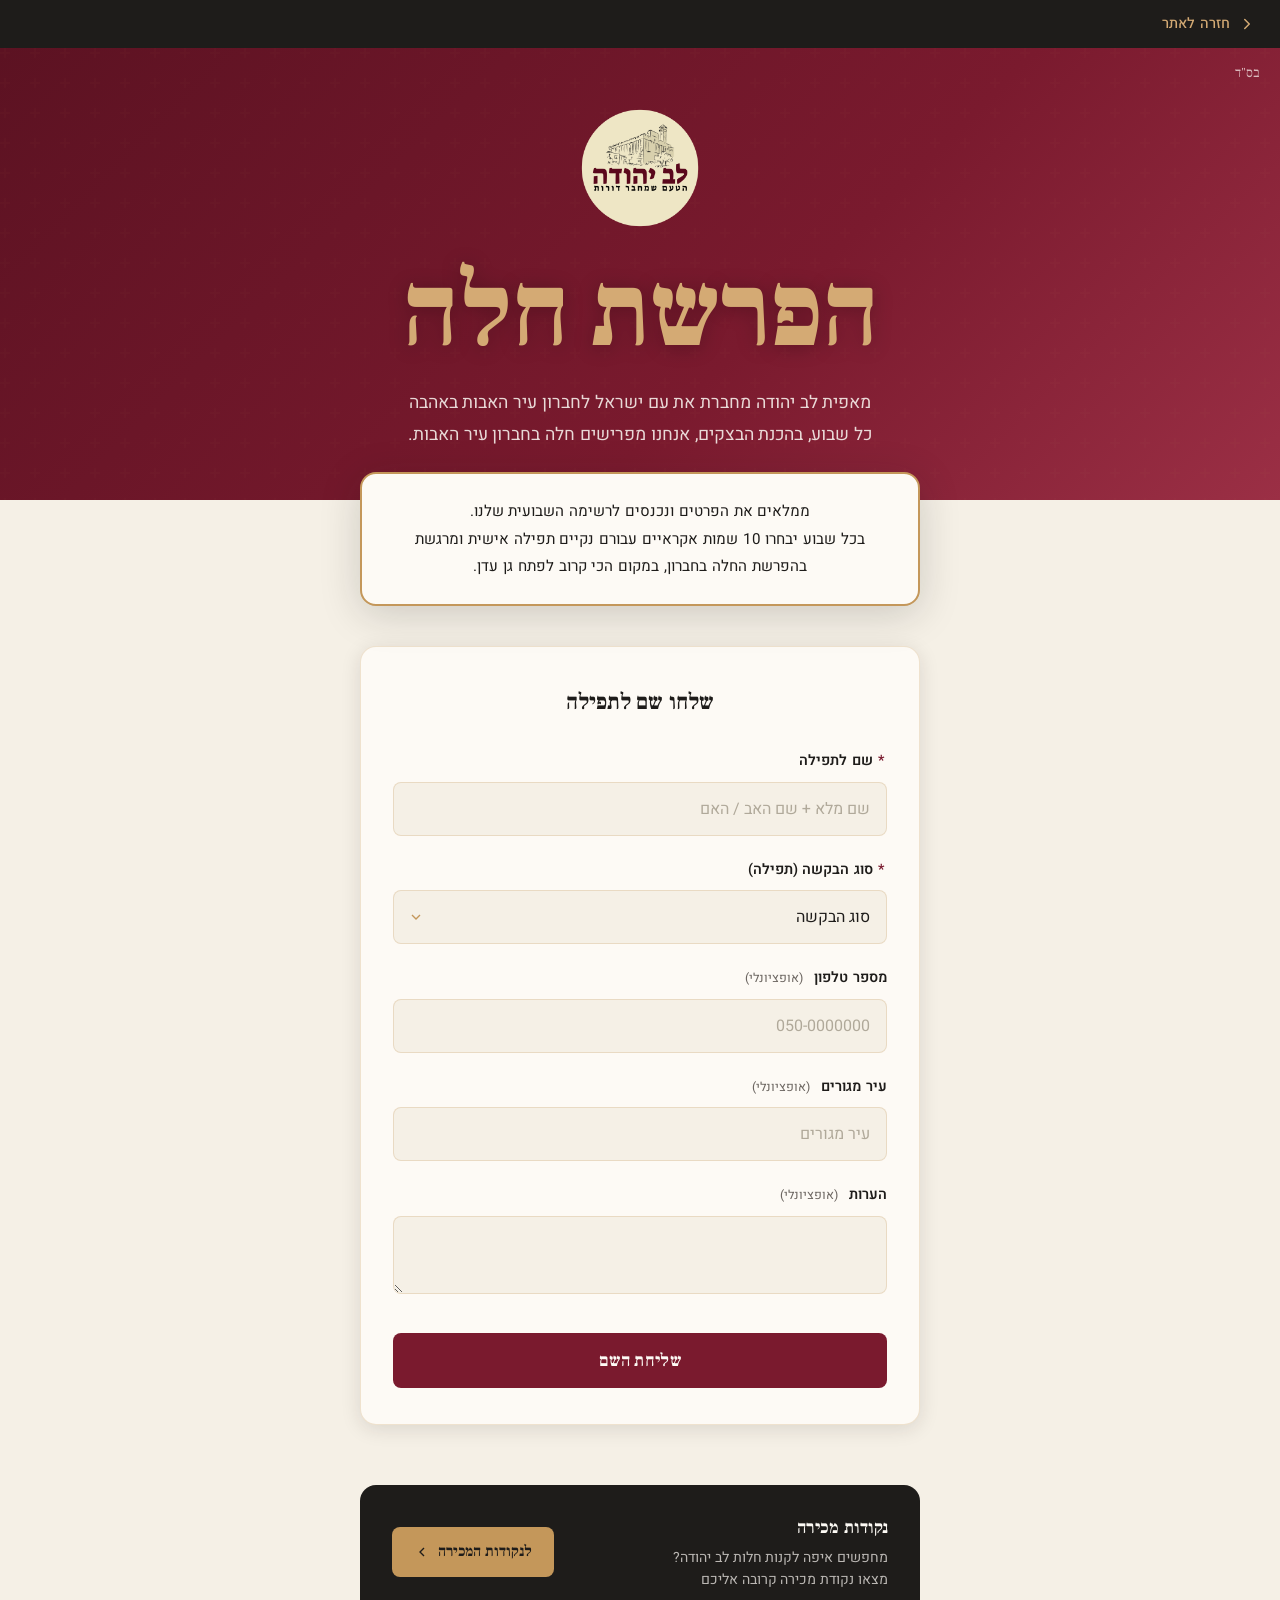
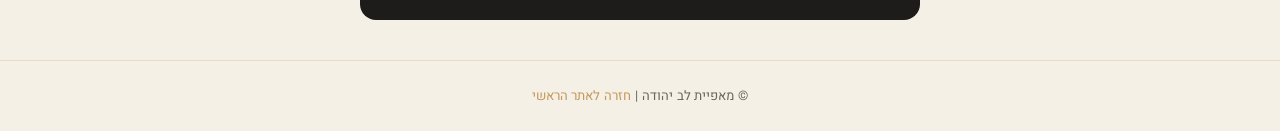
==== hafrashah.html @ c518dbe4 "Add favicon and apple-touch-icon from logo" ====
<!DOCTYPE html>
<html lang="he" dir="rtl">
<head>
  <meta charset="UTF-8" />
  <meta name="viewport" content="width=device-width, initial-scale=1.0" />
  <title>הפרשת חלה — מאפיית לב יהודה</title>
  <meta name="description" content="שלחו שם לתפילה בהפרשת החלה השבועית של מאפיית לב יהודה בחברון." />
  <link rel="icon" type="image/x-icon" href="favicon.ico" />
  <link rel="apple-touch-icon" href="apple-touch-icon.png" />

  <!-- Google Fonts -->
  <link rel="preconnect" href="https://fonts.googleapis.com" />
  <link rel="preconnect" href="https://fonts.gstatic.com" crossorigin />
  <link href="https://fonts.googleapis.com/css2?family=Frank+Ruhl+Libre:wght@300;400;500;700;900&family=Heebo:wght@300;400;500;600;700&family=David+Libre:wght@400;700&family=Secular+One&display=swap" rel="stylesheet" />

  <style>
    /* ===== VARIABLES (same as main site) ===== */
    :root {
      --color-burgundy: #7A1A2E;
      --color-burgundy-dark: #5c1222;
      --color-burgundy-light: #9b2f45;
      --color-dark: #1E1C1A;
      --color-cream: #E8E0C8;
      --color-cream-light: #F0EBD8;
      --color-wheat: #C4975A;
      --color-wheat-light: #D4AA74;
      --color-bg: #F5F0E6;
      --color-white: #FDFAF5;
      --color-text-muted: #6B6560;
      --color-border: rgba(196, 151, 90, 0.25);

      --font-display: 'Frank Ruhl Libre', Georgia, serif;
      --font-body: 'Heebo', Arial, sans-serif;
      --font-accent: 'David Libre', Georgia, serif;
      --font-story: 'Secular One', Georgia, serif;

      --border-radius: 8px;
      --border-radius-lg: 16px;
      --transition: 0.3s ease;
      --shadow-md: 0 4px 20px rgba(30, 28, 26, 0.12);
      --shadow-lg: 0 8px 40px rgba(30, 28, 26, 0.18);
    }

    /* ===== RESET ===== */
    *, *::before, *::after { box-sizing: border-box; margin: 0; padding: 0; }

    html { scroll-behavior: smooth; font-size: 16px; }

    body {
      direction: rtl;
      font-family: var(--font-body);
      background: var(--color-bg);
      color: var(--color-dark);
      line-height: 1.7;
      word-spacing: 0.05em;
      letter-spacing: normal;
      -webkit-font-smoothing: antialiased;
      min-height: 100vh;
    }

    a { color: inherit; text-decoration: none; transition: var(--transition); }

    /* ===== BACK LINK ===== */
    .back-bar {
      background: var(--color-dark);
      padding: 12px 24px;
      display: flex;
      align-items: center;
    }

    .back-link {
      display: inline-flex;
      align-items: center;
      gap: 8px;
      color: var(--color-wheat-light);
      font-family: var(--font-body);
      font-size: 0.9rem;
      font-weight: 500;
      transition: var(--transition);
    }

    .back-link:hover { color: var(--color-wheat); gap: 12px; }

    .back-link svg { width: 18px; height: 18px; }

    /* ===== HERO BANNER ===== */
    .page-hero {
      background: linear-gradient(135deg, var(--color-burgundy-dark) 0%, var(--color-burgundy) 60%, #9b2f45 100%);
      padding: 60px 24px 50px;
      text-align: center;
      position: relative;
      overflow: hidden;
    }

    .page-hero::before {
      content: '';
      position: absolute;
      inset: 0;
      background: url("data:image/svg+xml,%3Csvg width='60' height='60' viewBox='0 0 60 60' xmlns='http://www.w3.org/2000/svg'%3E%3Cg fill='none' fill-rule='evenodd'%3E%3Cg fill='%23C4975A' fill-opacity='0.06'%3E%3Cpath d='M36 34v-4h-2v4h-4v2h4v4h2v-4h4v-2h-4zm0-30V0h-2v4h-4v2h4v4h2V6h4V4h-4zM6 34v-4H4v4H0v2h4v4h2v-4h4v-2H6zM6 4V0H4v4H0v2h4v4h2V6h4V4H6z'/%3E%3C/g%3E%3C/g%3E%3C/svg%3E");
      opacity: 0.4;
    }

    .page-hero-content { position: relative; z-index: 1; max-width: 600px; margin: 0 auto; }

    .bsd {
      position: absolute;
      top: 14px;
      right: 20px;
      font-family: var(--font-display);
      font-size: 0.85rem;
      color: rgba(253,250,245,0.7);
      letter-spacing: normal;
    }

    .page-hero-logo {
      margin-bottom: 20px;
    }

    .page-hero-logo img {
      height: 120px;
      width: auto;
    }

    .page-hero-tagline {
      font-family: var(--font-body);
      font-size: clamp(1rem, 3vw, 1.2rem);
      color: rgba(253,250,245,0.85);
      margin-bottom: 24px;
      line-height: 1.8;
      font-weight: 400;
    }

    .page-hero-sub,
    .page-hero p.page-hero-sub {
      font-family: 'Frank Ruhl Libre', Georgia, serif !important;
      font-size: clamp(4rem, 15vw, 6.5rem) !important;
      color: var(--color-wheat-light) !important;
      font-weight: 900 !important;
      margin-bottom: 20px;
      letter-spacing: normal;
      line-height: 1.05 !important;
      text-shadow: 0 2px 20px rgba(0,0,0,0.25);
    }

    .page-hero h1 {
      display: none;
    }

    .page-hero p {
      font-size: clamp(0.95rem, 2.5vw, 1.1rem);
      color: rgba(253, 250, 245, 0.85);
      line-height: 1.8;
      max-width: 480px;
      margin: 0 auto;
    }

    /* ===== RAFFLE BANNER ===== */
    .raffle-banner {
      max-width: 600px;
      margin: -28px auto 0;
      position: relative;
      z-index: 2;
      padding: 0 20px;
    }

    .raffle-banner-inner {
      background: var(--color-white);
      border: 2px solid var(--color-wheat);
      border-radius: var(--border-radius-lg);
      padding: 24px 28px;
      box-shadow: var(--shadow-lg);
      text-align: center;
    }

    .raffle-banner-title {
      font-family: var(--font-display);
      font-size: 1.1rem;
      font-weight: 700;
      color: var(--color-burgundy);
      margin-bottom: 12px;
      display: flex;
      align-items: center;
      justify-content: center;
      gap: 8px;
    }

    .raffle-banner-body {
      font-size: 0.95rem;
      color: var(--color-dark);
      line-height: 1.8;
    }

    .raffle-banner-note {
      font-size: 0.82rem;
      color: var(--color-text-muted);
      margin-top: 10px;
      font-style: italic;
    }

    /* ===== FORM SECTION ===== */
    .form-section {
      max-width: 600px;
      margin: 40px auto 60px;
      padding: 0 20px;
    }

    .form-card {
      background: var(--color-white);
      border-radius: var(--border-radius-lg);
      padding: 36px 32px;
      box-shadow: var(--shadow-md);
      border: 1px solid var(--color-border);
    }

    .form-card h2 {
      font-family: var(--font-display);
      font-size: 1.4rem;
      font-weight: 700;
      color: var(--color-dark);
      margin-bottom: 28px;
      text-align: center;
    }

    .form-group {
      margin-bottom: 22px;
    }

    .form-label {
      display: block;
      font-size: 0.9rem;
      font-weight: 600;
      color: var(--color-dark);
      margin-bottom: 8px;
    }

    .form-label .required {
      color: var(--color-burgundy);
      margin-right: 3px;
    }

    .form-label .optional {
      font-size: 0.78rem;
      color: var(--color-text-muted);
      font-weight: 400;
      margin-right: 6px;
    }

    .form-input,
    .form-select,
    .form-textarea {
      width: 100%;
      padding: 14px 16px;
      border: 1.5px solid var(--color-border);
      border-radius: var(--border-radius);
      background: var(--color-bg);
      color: var(--color-dark);
      font-family: var(--font-body);
      font-size: 1rem;
      transition: var(--transition);
      outline: none;
      direction: rtl;
    }

    .form-input:focus,
    .form-select:focus,
    .form-textarea:focus {
      border-color: var(--color-wheat);
      background: var(--color-white);
      box-shadow: 0 0 0 3px rgba(196, 151, 90, 0.15);
    }

    .form-input::placeholder,
    .form-textarea::placeholder {
      color: #b0a99a;
    }

    .form-select {
      appearance: none;
      -webkit-appearance: none;
      background-image: url("data:image/svg+xml,%3Csvg xmlns='http://www.w3.org/2000/svg' width='16' height='16' viewBox='0 0 24 24' fill='none' stroke='%23C4975A' stroke-width='2'%3E%3Cpolyline points='6 9 12 15 18 9'/%3E%3C/svg%3E");
      background-repeat: no-repeat;
      background-position: left 14px center;
      padding-left: 40px;
      cursor: pointer;
    }

    .form-textarea {
      resize: vertical;
      min-height: 60px;
    }

    /* ===== SUBMIT BUTTON ===== */
    .btn-submit {
      width: 100%;
      padding: 16px 24px;
      background: var(--color-burgundy);
      color: var(--color-white);
      font-family: var(--font-display);
      font-size: 1.1rem;
      font-weight: 700;
      border: none;
      border-radius: var(--border-radius);
      cursor: pointer;
      transition: var(--transition);
      margin-top: 8px;
      position: relative;
      overflow: hidden;
      letter-spacing: 0.02em;
    }

    .btn-submit:hover {
      background: var(--color-burgundy-dark);
      transform: translateY(-1px);
      box-shadow: 0 6px 20px rgba(122, 26, 46, 0.35);
    }

    .btn-submit:active { transform: translateY(0); }

    .btn-submit:disabled {
      opacity: 0.7;
      cursor: not-allowed;
      transform: none;
    }

    /* Ripple */
    .ripple {
      position: absolute;
      border-radius: 50%;
      background: rgba(255,255,255,0.35);
      transform: scale(0);
      animation: ripple-anim 0.55s linear;
      pointer-events: none;
    }

    @keyframes ripple-anim {
      to { transform: scale(4); opacity: 0; }
    }

    /* Spinner */
    .btn-submit .spinner {
      display: none;
      width: 20px;
      height: 20px;
      border: 2px solid rgba(255,255,255,0.4);
      border-top-color: #fff;
      border-radius: 50%;
      animation: spin 0.7s linear infinite;
      margin: 0 auto;
    }

    @keyframes spin { to { transform: rotate(360deg); } }

    .btn-submit.loading .btn-text { display: none; }
    .btn-submit.loading .spinner { display: block; }

    /* ===== THANK YOU STATE ===== */
    #form-wrap, #thankyou-wrap { transition: opacity 0.4s ease; }

    #thankyou-wrap {
      display: none;
      text-align: center;
      padding: 20px 0;
    }

    .thankyou-icon { font-size: 3.5rem; margin-bottom: 20px; }

    .thankyou-title {
      font-family: var(--font-display);
      font-size: 1.8rem;
      font-weight: 900;
      color: var(--color-burgundy);
      margin-bottom: 16px;
    }

    .thankyou-body {
      font-size: 1.05rem;
      color: var(--color-dark);
      line-height: 1.9;
      margin-bottom: 28px;
    }

    .raffle-number {
      display: inline-block;
      background: var(--color-cream);
      border: 1px solid var(--color-wheat);
      border-radius: var(--border-radius);
      padding: 8px 20px;
      font-family: 'Courier New', monospace;
      font-size: 0.95rem;
      color: var(--color-burgundy);
      font-weight: 700;
      margin-bottom: 28px;
      letter-spacing: 0.05em;
    }

    /* ===== WHATSAPP BUTTON ===== */
    .btn-whatsapp {
      display: inline-flex;
      align-items: center;
      justify-content: center;
      gap: 10px;
      padding: 14px 28px;
      background: #25D366;
      color: #fff;
      font-family: var(--font-body);
      font-size: 1rem;
      font-weight: 600;
      border-radius: var(--border-radius);
      transition: var(--transition);
      border: none;
      cursor: pointer;
      width: 100%;
    }

    .btn-whatsapp:hover {
      background: #1ebe5d;
      transform: translateY(-1px);
      box-shadow: 0 6px 20px rgba(37, 211, 102, 0.35);
    }

    .btn-whatsapp svg { width: 22px; height: 22px; flex-shrink: 0; }

    /* ===== DIVIDER ===== */
    .divider {
      border: none;
      border-top: 1px solid var(--color-border);
      margin: 28px 0;
    }

    /* ===== ERROR ===== */
    .field-error {
      font-size: 0.82rem;
      color: var(--color-burgundy);
      margin-top: 5px;
      display: none;
    }

    .form-input.invalid,
    .form-select.invalid {
      border-color: var(--color-burgundy);
    }

    /* ===== STORES BANNER ===== */
    .stores-banner {
      max-width: 600px;
      margin: 0 auto 40px;
      padding: 0 20px;
    }

    .stores-banner-inner {
      background: var(--color-dark);
      border-radius: var(--border-radius-lg);
      padding: 28px 32px;
      display: flex;
      align-items: center;
      justify-content: space-between;
      gap: 20px;
    }

    .stores-banner-text h3 {
      font-family: var(--font-display);
      font-size: 1.1rem;
      font-weight: 700;
      color: var(--color-white);
      margin-bottom: 4px;
    }

    .stores-banner-text p {
      font-size: 0.88rem;
      color: rgba(253,250,245,0.7);
      line-height: 1.6;
    }

    .btn-stores {
      display: inline-flex;
      align-items: center;
      gap: 8px;
      padding: 12px 22px;
      background: var(--color-wheat);
      color: var(--color-dark);
      font-family: var(--font-display);
      font-size: 0.95rem;
      font-weight: 700;
      border-radius: var(--border-radius);
      white-space: nowrap;
      transition: var(--transition);
    }

    .btn-stores:hover {
      background: var(--color-wheat-light);
      transform: translateY(-1px);
    }

    @media (max-width: 480px) {
      .stores-banner-inner {
        flex-direction: column;
        text-align: center;
        padding: 24px 20px;
      }
      .btn-stores { width: 100%; justify-content: center; }
    }

    /* ===== FOOTER ===== */
    .page-footer {
      text-align: center;
      padding: 24px;
      font-size: 0.82rem;
      color: var(--color-text-muted);
      border-top: 1px solid var(--color-border);
    }

    .page-footer a { color: var(--color-wheat); }

    /* ===== MOBILE ===== */
    @media (max-width: 480px) {
      .form-card { padding: 24px 20px; }
      .page-hero { padding: 44px 20px 40px; }
      .raffle-banner-inner { padding: 20px; }
    }
  </style>
</head>
<body>

  <!-- BACK BAR -->
  <div class="back-bar">
    <a href="index.html" class="back-link">
      <svg viewBox="0 0 24 24" fill="none" stroke="currentColor" stroke-width="2" stroke-linecap="round" stroke-linejoin="round">
        <polyline points="9 18 15 12 9 6"/>
      </svg>
      חזרה לאתר
    </a>
  </div>

  <!-- PAGE HERO -->
  <div class="page-hero">
    <span class="bsd">בס"ד</span>
    <div class="page-hero-content">
      <div class="page-hero-logo">
        <img src="images/logo.png" alt="מאפיית לב יהודה" />
      </div>
      <p class="page-hero-sub">הפרשת חלה</p>
      <p class="page-hero-tagline">מאפית לב יהודה מחברת את עם ישראל לחברון עיר האבות באהבה</p>
      <p>כל שבוע, בהכנת הבצקים, אנחנו מפרישים חלה בחברון עיר האבות.</p>
    </div>
  </div>

  <!-- RAFFLE BANNER -->
  <div class="raffle-banner">
    <div class="raffle-banner-inner">
      <p class="raffle-banner-body">
        ממלאים את הפרטים ונכנסים לרשימה השבועית שלנו.<br/>
        בכל שבוע יבחרו 10 שמות אקראיים עבורם נקיים תפילה אישית ומרגשת<br/>
        בהפרשת החלה בחברון, במקום הכי קרוב לפתח גן עדן.
      </p>
    </div>
  </div>

  <!-- FORM SECTION -->
  <section class="form-section">
    <div class="form-card">

      <!-- FORM -->
      <div id="form-wrap">
        <h2>שלחו שם לתפילה</h2>

        <form id="hafrashah-form" novalidate>

          <!-- שם לתפילה -->
          <div class="form-group">
            <label class="form-label" for="prayer-name">
              <span class="required">*</span> שם לתפילה
            </label>
            <input
              type="text"
              id="prayer-name"
              name="prayer_name"
              class="form-input"
              placeholder="שם מלא + שם האב / האם"
              required
              autocomplete="off"
            />
            <div class="field-error" id="prayer-name-error">אנא הכניסו שם לתפילה</div>
          </div>

          <!-- סוג הבקשה -->
          <div class="form-group">
            <label class="form-label" for="prayer-reason">
              <span class="required">*</span> סוג הבקשה (תפילה)
            </label>
            <select id="prayer-reason" name="prayer_reason" class="form-select" required>
              <option value="" disabled selected>סוג הבקשה</option>
              <option value="רפואה שלמה">רפואה שלמה</option>
              <option value="זיווג הגון">זיווג הגון</option>
              <option value="פרנסה וברכה">פרנסה וברכה</option>
              <option value="ילדים">ילדים</option>
              <option value="הצלחה">הצלחה</option>
              <option value="לעילוי נשמת">לעילוי נשמת</option>
              <option value="אחר">אחר</option>
            </select>
            <div class="field-error" id="prayer-reason-error">אנא בחרו סיבה</div>
          </div>

          <!-- מספר טלפון -->
          <div class="form-group">
            <label class="form-label" for="phone">
              מספר טלפון
              <span class="optional">(אופציונלי)</span>
            </label>
            <input
              type="tel"
              id="phone"
              name="phone"
              class="form-input"
              placeholder="050-0000000"
              autocomplete="tel"
            />
          </div>

          <!-- עיר מגורים -->
          <div class="form-group">
            <label class="form-label" for="city">
              עיר מגורים
              <span class="optional">(אופציונלי)</span>
            </label>
            <input
              type="text"
              id="city"
              name="city"
              class="form-input"
              placeholder="עיר מגורים"
              autocomplete="address-level2"
            />
          </div>

          <!-- הערות -->
          <div class="form-group">
            <label class="form-label" for="extra-details">
              הערות
              <span class="optional">(אופציונלי)</span>
            </label>
            <textarea
              id="extra-details"
              name="extra_details"
              class="form-textarea"
              rows="2"
            ></textarea>
          </div>

          <!-- SUBMIT -->
          <button type="submit" class="btn-submit" id="submit-btn">
            <span class="btn-text">שליחת השם</span>
            <div class="spinner"></div>
          </button>

        </form>
      </div>

      <!-- THANK YOU -->
      <div id="thankyou-wrap">
        <div class="thankyou-title">בקשתך התקבלה</div>
        <p class="thankyou-body">
          בכל שבוע נעשית בחירה אקראית של 10 שמות לתפילה.<br/><br/>
          נודיע לזוכה אישית.<br/><br/>
          <strong>שבת שלום.</strong>
        </p>
        <div class="raffle-number" id="raffle-number-display"></div>
        <hr class="divider" />
        <button class="btn-whatsapp" id="share-whatsapp">
          <svg viewBox="0 0 24 24" fill="currentColor">
            <path d="M17.472 14.382c-.297-.149-1.758-.867-2.03-.967-.273-.099-.471-.148-.67.15-.197.297-.767.966-.94 1.164-.173.199-.347.223-.644.075-.297-.15-1.255-.463-2.39-1.475-.883-.788-1.48-1.761-1.653-2.059-.173-.297-.018-.458.13-.606.134-.133.298-.347.446-.52.149-.174.198-.298.298-.497.099-.198.05-.371-.025-.52-.075-.149-.669-1.612-.916-2.207-.242-.579-.487-.5-.669-.51-.173-.008-.371-.01-.57-.01-.198 0-.52.074-.792.372-.272.297-1.04 1.016-1.04 2.479 0 1.462 1.065 2.875 1.213 3.074.149.198 2.096 3.2 5.077 4.487.709.306 1.262.489 1.694.625.712.227 1.36.195 1.871.118.571-.085 1.758-.719 2.006-1.413.248-.694.248-1.289.173-1.413-.074-.124-.272-.198-.57-.347m-5.421 7.403h-.004a9.87 9.87 0 01-5.031-1.378l-.361-.214-3.741.982.998-3.648-.235-.374a9.86 9.86 0 01-1.51-5.26c.001-5.45 4.436-9.884 9.888-9.884 2.64 0 5.122 1.03 6.988 2.898a9.825 9.825 0 012.893 6.994c-.003 5.45-4.437 9.884-9.885 9.884m8.413-18.297A11.815 11.815 0 0012.05 0C5.495 0 .16 5.335.157 11.892c0 2.096.547 4.142 1.588 5.945L.057 24l6.305-1.654a11.882 11.882 0 005.683 1.448h.005c6.554 0 11.89-5.335 11.893-11.893a11.821 11.821 0 00-3.48-8.413z"/>
          </svg>
          שתפו עם חברים בוואטסאפ
        </button>
      </div>

    </div>
  </section>

  <!-- STORES BANNER -->
  <div class="stores-banner">
    <div class="stores-banner-inner">
      <div class="stores-banner-text">
        <h3>נקודות מכירה</h3>
        <p>מחפשים איפה לקנות חלות לב יהודה?<br/>מצאו נקודת מכירה קרובה אליכם</p>
      </div>
      <a href="index.html#where-to-buy" class="btn-stores">
        לנקודות המכירה
        <svg width="16" height="16" viewBox="0 0 24 24" fill="none" stroke="currentColor" stroke-width="2"><polyline points="15 18 9 12 15 6"/></svg>
      </a>
    </div>
  </div>

  <!-- FOOTER -->
  <footer class="page-footer">
    <p>© מאפיית לב יהודה | <a href="index.html">חזרה לאתר הראשי</a></p>
  </footer>

  <script>
    // ===== CONFIG =====
    const APPS_SCRIPT_URL = 'https://script.google.com/macros/s/AKfycbymufK2fdA2YZevk6Cm6BzNNa5brHcUXkryGnoNex8HGNYPARgic_XouLB8PQ4AnFcb/exec';
    const PAGE_URL = 'https://yeminoz.github.io/lev-yehuda-bakery/hafrashah.html';

    // ===== RAFFLE NUMBER =====
    function generateRaffleNumber() {
      const now = new Date();
      const year = now.getFullYear();
      // ISO week number
      const start = new Date(now.getFullYear(), 0, 1);
      const week = String(Math.ceil(((now - start) / 86400000 + start.getDay() + 1) / 7)).padStart(2, '0');
      const rand = String(Math.floor(1000 + Math.random() * 9000));
      return `RAFFLE-${year}-${week}-${rand}`;
    }

    // ===== RIPPLE EFFECT =====
    document.getElementById('submit-btn').addEventListener('click', function(e) {
      const btn = this;
      const circle = document.createElement('span');
      const diameter = Math.max(btn.clientWidth, btn.clientHeight);
      const radius = diameter / 2;
      const rect = btn.getBoundingClientRect();
      circle.style.width = circle.style.height = `${diameter}px`;
      circle.style.left = `${e.clientX - rect.left - radius}px`;
      circle.style.top = `${e.clientY - rect.top - radius}px`;
      circle.classList.add('ripple');
      const existing = btn.querySelector('.ripple');
      if (existing) existing.remove();
      btn.appendChild(circle);
    });

    // ===== FORM SUBMIT =====
    document.getElementById('hafrashah-form').addEventListener('submit', async function(e) {
      e.preventDefault();

      const nameInput   = document.getElementById('prayer-name');
      const reasonInput = document.getElementById('prayer-reason');
      let valid = true;

      // Validate name
      if (!nameInput.value.trim()) {
        nameInput.classList.add('invalid');
        document.getElementById('prayer-name-error').style.display = 'block';
        valid = false;
      } else {
        nameInput.classList.remove('invalid');
        document.getElementById('prayer-name-error').style.display = 'none';
      }

      // Validate reason
      if (!reasonInput.value) {
        reasonInput.classList.add('invalid');
        document.getElementById('prayer-reason-error').style.display = 'block';
        valid = false;
      } else {
        reasonInput.classList.remove('invalid');
        document.getElementById('prayer-reason-error').style.display = 'none';
      }

      if (!valid) return;

      // Show loading
      const btn = document.getElementById('submit-btn');
      btn.classList.add('loading');
      btn.disabled = true;

      const raffleNumber = generateRaffleNumber();

      const payload = {
        prayer_name:   nameInput.value.trim(),
        prayer_reason: reasonInput.value,
        extra_details: document.getElementById('extra-details').value.trim(),
        phone:         document.getElementById('phone').value.trim(),
        raffle_number: raffleNumber,
        submitted_at:  new Date().toLocaleString('he-IL', { timeZone: 'Asia/Jerusalem' })
      };

      // Send to Google Sheets via GET (works with no-cors)
      if (APPS_SCRIPT_URL !== 'YOUR_APPS_SCRIPT_URL_HERE') {
        try {
          const url = new URL(APPS_SCRIPT_URL);
          Object.entries(payload).forEach(([k, v]) => url.searchParams.append(k, v));
          await fetch(url.toString(), { method: 'GET', mode: 'no-cors' });
        } catch (err) {
          console.warn('Failed to send to Google Sheets:', err);
        }
      }

      // Show thank you
      document.getElementById('raffle-number-display').textContent = raffleNumber;
      document.getElementById('form-wrap').style.display = 'none';
      document.getElementById('thankyou-wrap').style.display = 'block';

      // Scroll to top of card
      document.querySelector('.form-card').scrollIntoView({ behavior: 'smooth', block: 'start' });
    });

    // ===== WHATSAPP SHARE =====
    document.getElementById('share-whatsapp').addEventListener('click', function() {
      const text = encodeURIComponent(
        'שלחתי שם לתפילה בהפרשת החלה של מאפיית לב יהודה בחברון 🕯️\nגם אתם יכולים: ' + PAGE_URL
      );
      window.open('https://wa.me/?text=' + text, '_blank');
    });

    // ===== CLEAR VALIDATION ON INPUT =====
    document.getElementById('prayer-name').addEventListener('input', function() {
      this.classList.remove('invalid');
      document.getElementById('prayer-name-error').style.display = 'none';
    });

    document.getElementById('prayer-reason').addEventListener('change', function() {
      this.classList.remove('invalid');
      document.getElementById('prayer-reason-error').style.display = 'none';
    });
  </script>

</body>
</html>
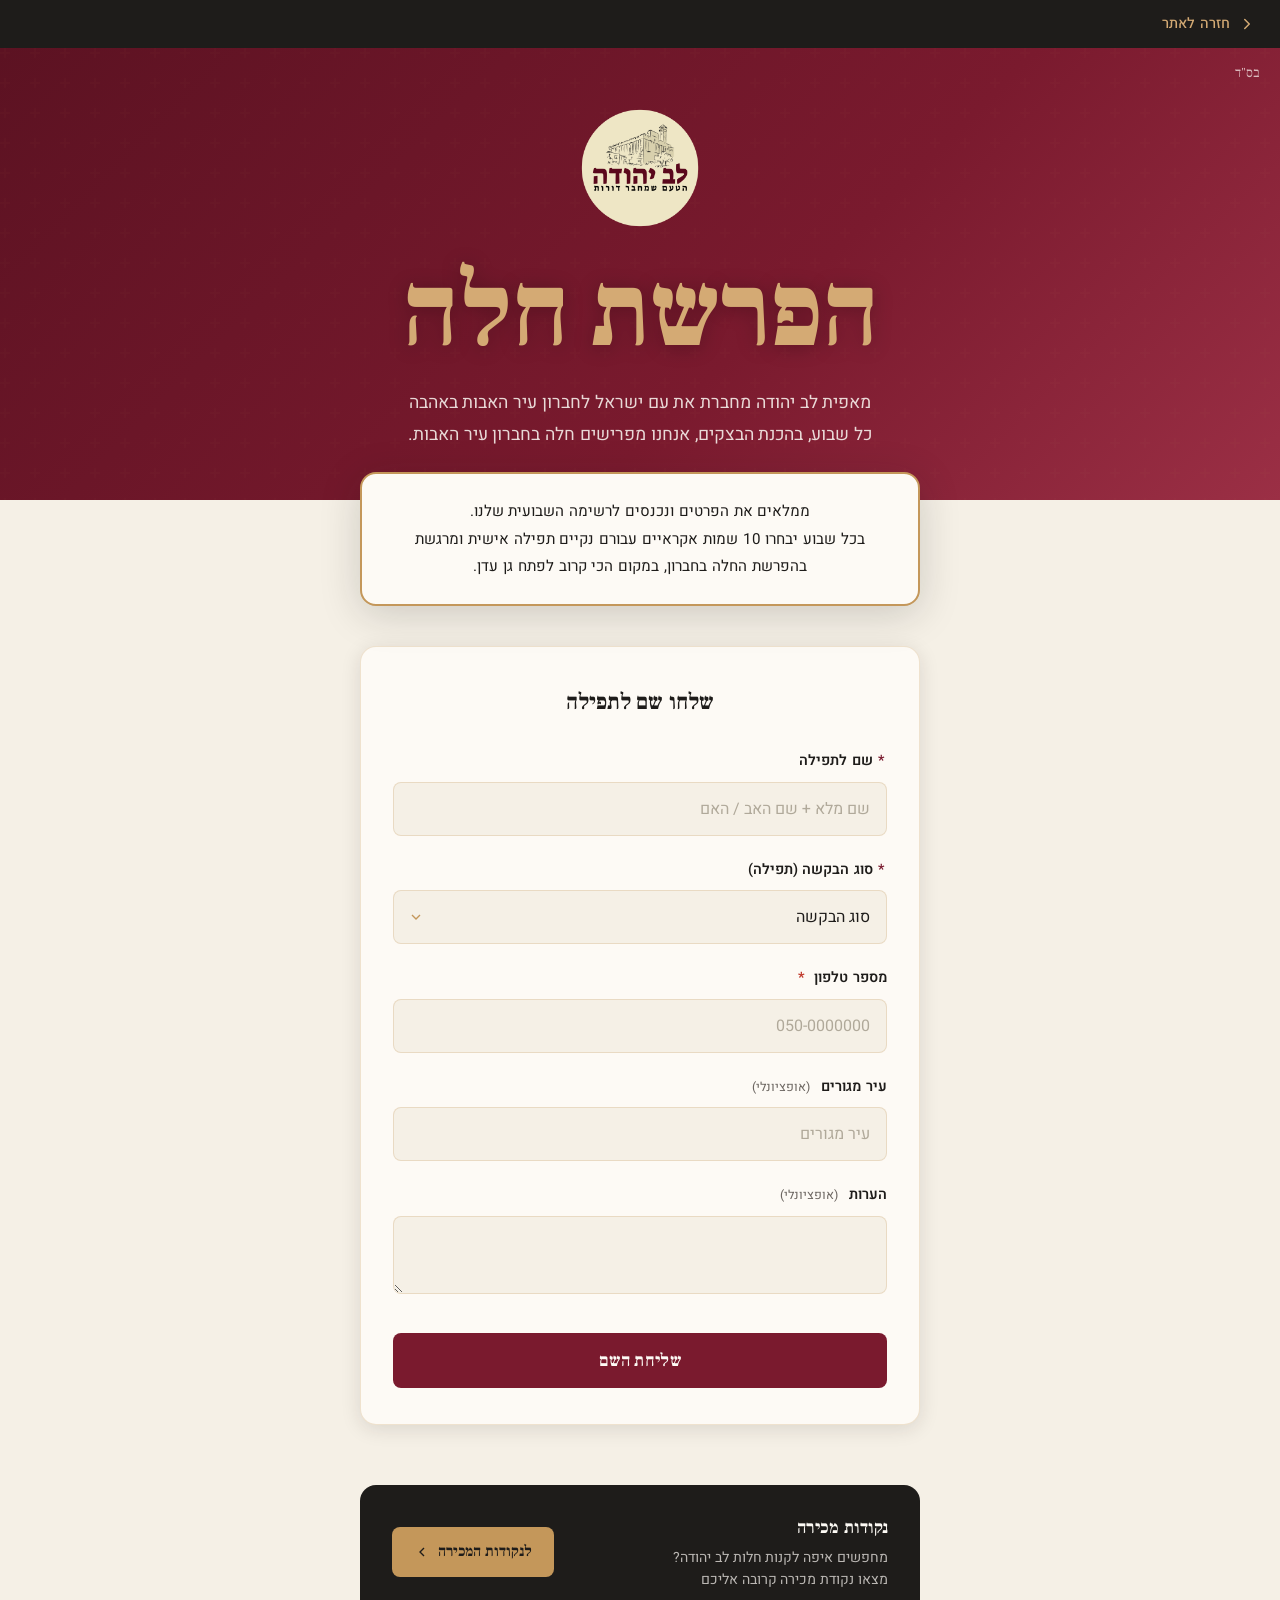
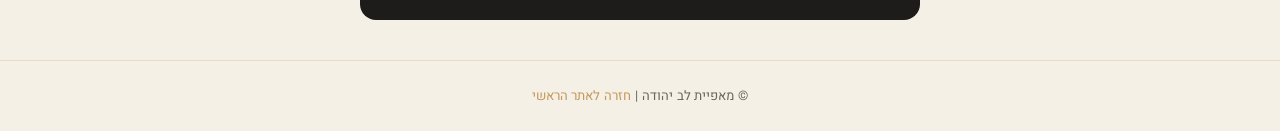
==== commit c2018e7f: "Move WhatsApp button to right side, make phone field required in hafrashah Co-Authored-By: Claude So" ====
--- a/hafrashah.html
+++ b/hafrashah.html
@@ -3,9 +3,10 @@
 <head>
   <meta charset="UTF-8" />
   <meta name="viewport" content="width=device-width, initial-scale=1.0" />
-  <title>הפרשת חלה — מאפיית לב יהודה</title>
+  <title>הפרשת חלה מאפיית לב יהודה</title>
   <meta name="description" content="שלחו שם לתפילה בהפרשת החלה השבועית של מאפיית לב יהודה בחברון." />
-  <link rel="icon" type="image/x-icon" href="favicon.ico" />
+  <link rel="icon" type="image/png" sizes="32x32" href="favicon-32.png" />
+  <link rel="icon" type="image/png" sizes="16x16" href="favicon-16.png" />
   <link rel="apple-touch-icon" href="apple-touch-icon.png" />
 
   <!-- Google Fonts -->
@@ -243,6 +244,12 @@
       color: var(--color-text-muted);
       font-weight: 400;
       margin-right: 6px;
+    }
+
+    .form-label .required-star {
+      color: #c0392b;
+      margin-right: 4px;
+      font-weight: 700;
     }
 
     .form-input,
@@ -595,7 +602,7 @@
               <option value="ילדים">ילדים</option>
               <option value="הצלחה">הצלחה</option>
               <option value="לעילוי נשמת">לעילוי נשמת</option>
-              <option value="אחר">אחר</option>
+              <option value="אחר">אחר (כתבו בהערות)</option>
             </select>
             <div class="field-error" id="prayer-reason-error">אנא בחרו סיבה</div>
           </div>
@@ -604,7 +611,7 @@
           <div class="form-group">
             <label class="form-label" for="phone">
               מספר טלפון
-              <span class="optional">(אופציונלי)</span>
+              <span class="required-star">*</span>
             </label>
             <input
               type="tel"
@@ -613,7 +620,9 @@
               class="form-input"
               placeholder="050-0000000"
               autocomplete="tel"
+              required
             />
+            <div class="field-error" id="phone-error">אנא הכניסו מספר טלפון</div>
           </div>
 
           <!-- עיר מגורים -->
@@ -755,6 +764,17 @@
         document.getElementById('prayer-reason-error').style.display = 'none';
       }
 
+      // Validate phone
+      const phoneInput = document.getElementById('phone');
+      if (!phoneInput.value.trim()) {
+        phoneInput.classList.add('invalid');
+        document.getElementById('phone-error').style.display = 'block';
+        valid = false;
+      } else {
+        phoneInput.classList.remove('invalid');
+        document.getElementById('phone-error').style.display = 'none';
+      }
+
       if (!valid) return;
 
       // Show loading
